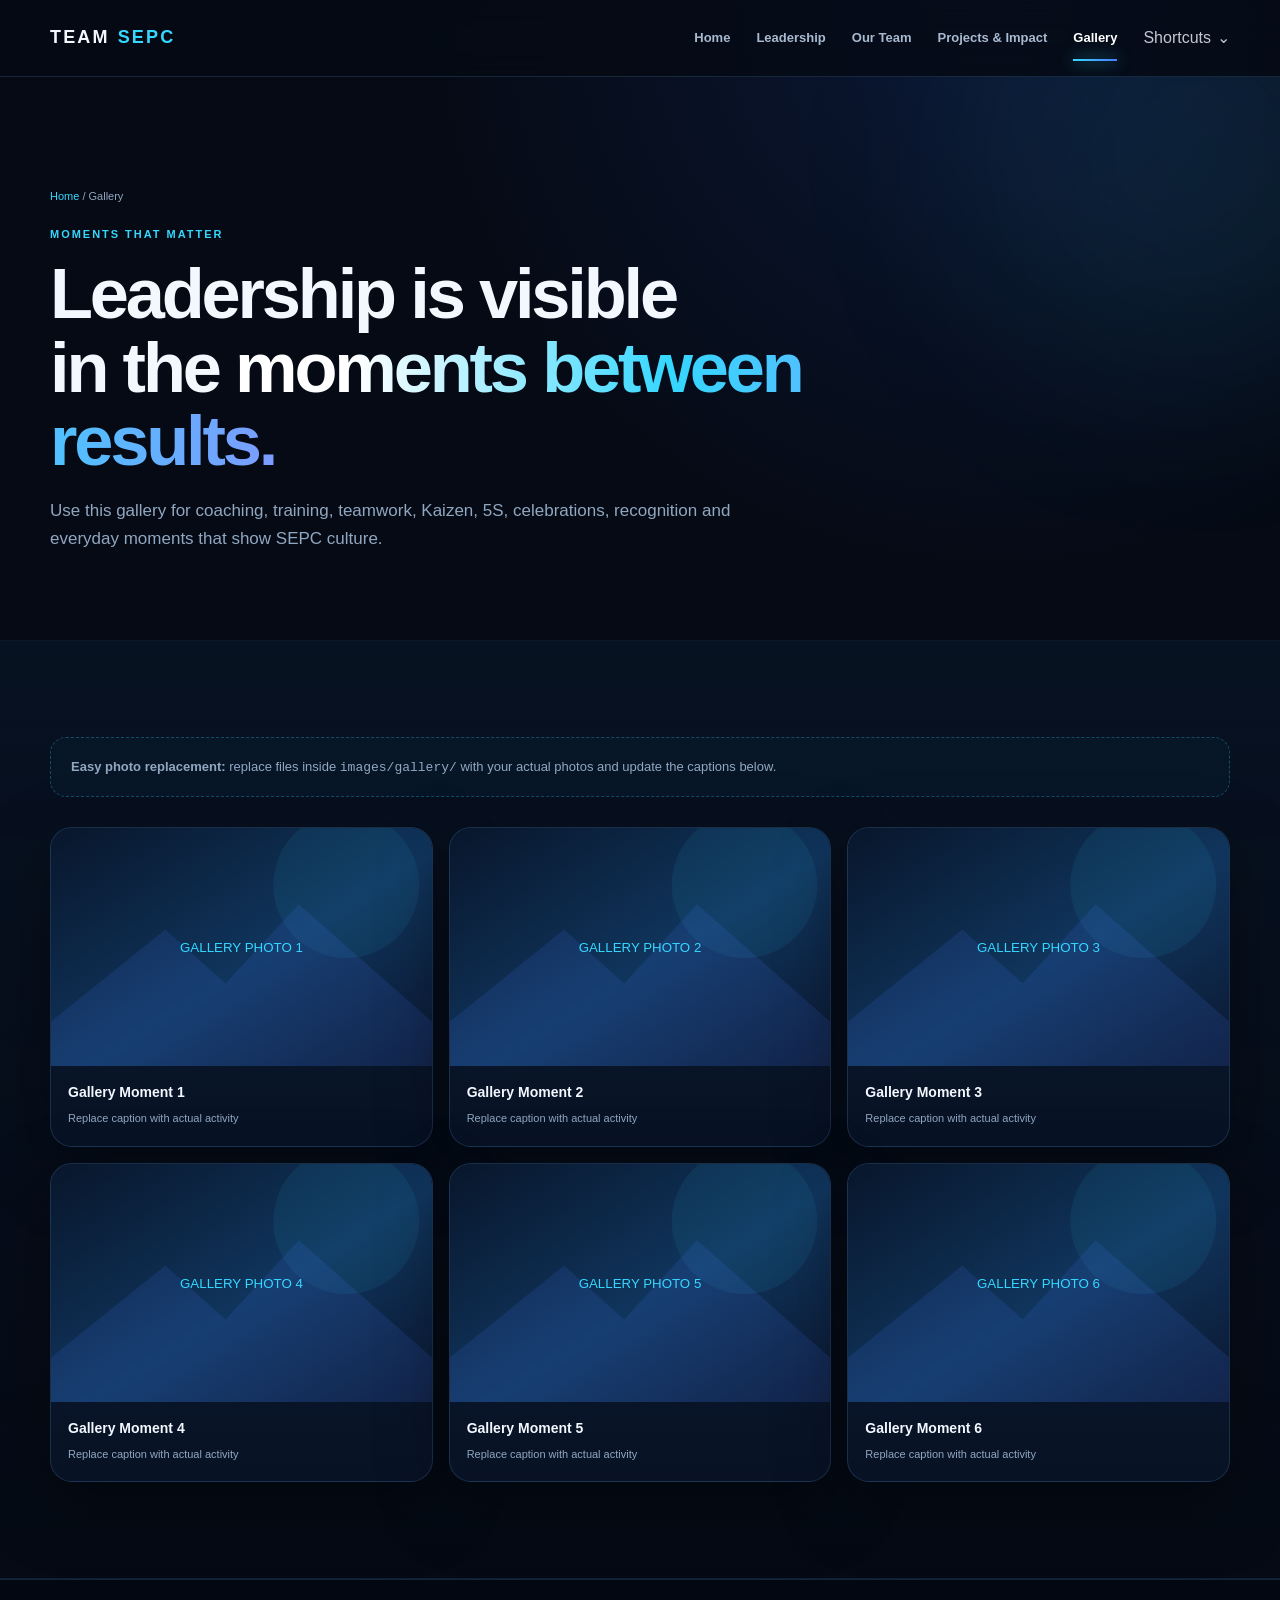
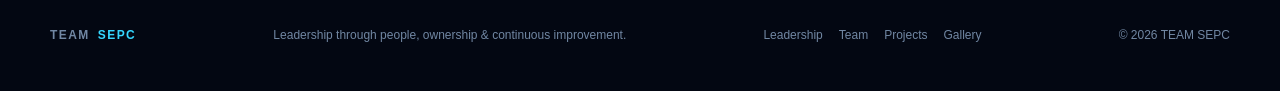
==== gallery.html @ 71cc8d30 "Initial TEAM-SEPC website Initial TEAM-SEPC website" ====
<!doctype html><html lang="en"><head><meta charset="utf-8"><meta name="viewport" content="width=device-width,initial-scale=1"><meta name="description" content="TEAM SEPC leadership and activity gallery"><title>Gallery | TEAM SEPC</title><link rel="stylesheet" href="css/style.css"></head><body>
<header class="site-header"><div class="container nav-wrap"><a class="brand" href="index.html"><span>TEAM</span><strong>SEPC</strong></a><button class="menu-toggle" aria-label="Open navigation" aria-expanded="false"><span></span><span></span><span></span></button><nav class="main-nav" aria-label="Primary navigation"><a href="index.html" >Home</a><a href="leadership.html" >Leadership</a><a href="team.html" >Our Team</a><a href="projects.html" >Projects & Impact</a><a href="gallery.html" class="active">Gallery</a><div class="nav-dropdown"><button class="dropdown-toggle" type="button" aria-expanded="false">Shortcuts <span>⌄</span></button><div class="dropdown-menu"><a href="#" onclick="return false;"><span>01</span> SEPC Portal <small>Coming soon</small></a><a href="#" onclick="return false;"><span>02</span> Daily Dashboard <small>Coming soon</small></a><a href="#" onclick="return false;"><span>03</span> Improvement Tracker <small>Coming soon</small></a><a href="#" onclick="return false;"><span>04</span> Training Hub <small>Coming soon</small></a><a href="#" onclick="return false;"><span>05</span> Shared Resources <small>Coming soon</small></a></div></div></nav></div></header>
<main><section class="page-hero"><div class="container"><div class="breadcrumb"><a href="index.html">Home</a> / Gallery</div><div class="eyebrow">MOMENTS THAT MATTER</div><h1>Leadership is visible<br>in the <span>moments between results.</span></h1><p>Use this gallery for coaching, training, teamwork, Kaizen, 5S, celebrations, recognition and everyday moments that show SEPC culture.</p></div></section><section class="section section-dark"><div class="container"><div class="team-note reveal"><strong>Easy photo replacement:</strong> replace files inside <code>images/gallery/</code> with your actual photos and update the captions below.</div><div class="gallery-grid">
<figure class="gallery-card reveal"><img src="images/gallery/gallery-1.svg" alt="SEPC Gallery 1"><figcaption class="caption"><strong>Gallery Moment 1</strong><span>Replace caption with actual activity</span></figcaption></figure>
<figure class="gallery-card reveal"><img src="images/gallery/gallery-2.svg" alt="SEPC Gallery 2"><figcaption class="caption"><strong>Gallery Moment 2</strong><span>Replace caption with actual activity</span></figcaption></figure>
<figure class="gallery-card reveal"><img src="images/gallery/gallery-3.svg" alt="SEPC Gallery 3"><figcaption class="caption"><strong>Gallery Moment 3</strong><span>Replace caption with actual activity</span></figcaption></figure>
<figure class="gallery-card reveal"><img src="images/gallery/gallery-4.svg" alt="SEPC Gallery 4"><figcaption class="caption"><strong>Gallery Moment 4</strong><span>Replace caption with actual activity</span></figcaption></figure>
<figure class="gallery-card reveal"><img src="images/gallery/gallery-5.svg" alt="SEPC Gallery 5"><figcaption class="caption"><strong>Gallery Moment 5</strong><span>Replace caption with actual activity</span></figcaption></figure>
<figure class="gallery-card reveal"><img src="images/gallery/gallery-6.svg" alt="SEPC Gallery 6"><figcaption class="caption"><strong>Gallery Moment 6</strong><span>Replace caption with actual activity</span></figcaption></figure>
</div></div></section></main>
<footer class="site-footer"><div class="container footer-wrap"><a class="brand" href="index.html"><span>TEAM</span><strong>SEPC</strong></a><p>Leadership through people, ownership & continuous improvement.</p><div class="footer-links"><a href="leadership.html">Leadership</a><a href="team.html">Team</a><a href="projects.html">Projects</a><a href="gallery.html">Gallery</a></div><p>© <span data-year></span> TEAM SEPC</p></div></footer><script src="js/script.js"></script></body></html>
---- css/style.css ----
:root{--bg:#050a14;--panel:#0b1930;--text:#f3f8ff;--muted:#91a7c1;--cyan:#35d7ff;--blue:#4b7cff;--line:rgba(116,186,255,.17);--green:#5fffb0;--shadow:0 22px 70px rgba(0,0,0,.36);--radius:22px}*{box-sizing:border-box}html{scroll-behavior:smooth;scroll-padding-top:84px}body{margin:0;background:radial-gradient(circle at 78% 0%,rgba(50,108,255,.14),transparent 30%),var(--bg);color:var(--text);font-family:Inter,Segoe UI,Arial,sans-serif;line-height:1.65;-webkit-font-smoothing:antialiased}a{color:inherit;text-decoration:none}img{max-width:100%;display:block}.container{width:min(1180px,calc(100% - 40px));margin:auto}.site-header{position:sticky;top:0;z-index:100;background:rgba(5,10,20,.82);backdrop-filter:blur(16px);border-bottom:1px solid var(--line)}.nav-wrap{min-height:76px;display:flex;align-items:center;justify-content:space-between;gap:28px}.brand{display:flex;align-items:center;gap:8px;font-size:18px;letter-spacing:.12em;font-weight:800}.brand strong{color:var(--cyan)}.main-nav{display:flex;align-items:center;gap:26px}.main-nav a{font-size:13px;color:#a9bad0;font-weight:700;position:relative}.main-nav a:hover,.main-nav a.active{color:white}.main-nav a.active:after{content:"";position:absolute;left:0;right:0;bottom:-12px;height:2px;background:linear-gradient(90deg,var(--cyan),var(--blue));box-shadow:0 0 16px var(--cyan)}.menu-toggle{display:none;background:transparent;border:0;padding:8px}.menu-toggle span{display:block;width:23px;height:2px;margin:5px 0;background:white;border-radius:3px}.section{padding:96px 0}.section-dark{background:linear-gradient(180deg,rgba(8,20,38,.74),rgba(5,10,20,.3));border-top:1px solid rgba(116,186,255,.08);border-bottom:1px solid rgba(116,186,255,.08)}.eyebrow{font-size:11px;font-weight:800;letter-spacing:.18em;color:var(--cyan);text-transform:uppercase;margin-bottom:14px}.section-heading{max-width:760px;margin-bottom:46px}.section-heading.center{text-align:center;margin-inline:auto}.section-heading h2,.page-hero h1,.hero h1{font-size:clamp(38px,5.5vw,74px);line-height:1.04;margin:0 0 20px;letter-spacing:-.045em}.section-heading h2{font-size:clamp(34px,4.4vw,58px)}h1 span,h2 span{background:linear-gradient(90deg,#fff 15%,var(--cyan) 55%,#7c9cff);background-clip:text;-webkit-background-clip:text;color:transparent}.section-heading p,.hero-copy>p,.page-hero p{color:var(--muted);font-size:17px;max-width:720px}.btn{display:inline-flex;align-items:center;justify-content:center;gap:8px;min-height:48px;padding:12px 18px;border-radius:12px;font-size:13px;font-weight:800;border:1px solid var(--line);transition:.25s}.btn-primary{background:linear-gradient(135deg,#1cccf5,#496fff);color:#02101c;border-color:transparent;box-shadow:0 10px 32px rgba(41,147,255,.22)}.btn-primary:hover{transform:translateY(-2px)}.btn-ghost:hover{border-color:rgba(53,215,255,.5);background:rgba(53,215,255,.06)}.hero{min-height:calc(100vh - 76px);display:grid;align-items:center;position:relative;overflow:hidden;padding:85px 0 76px}.hero:before{content:"";position:absolute;inset:0;background-image:linear-gradient(rgba(66,138,255,.04) 1px,transparent 1px),linear-gradient(90deg,rgba(66,138,255,.04) 1px,transparent 1px);background-size:48px 48px;mask-image:linear-gradient(to bottom,black,transparent 90%)}.hero-grid{display:grid;grid-template-columns:1.05fr .95fr;align-items:center;gap:64px;position:relative;z-index:2}.hero-copy h1{font-size:clamp(48px,7vw,92px)}.hero-kicker{display:inline-flex;gap:8px;align-items:center;border:1px solid var(--line);padding:8px 11px;border-radius:999px;color:#b9c9dd;font-size:11px;font-weight:800;letter-spacing:.11em;background:rgba(9,25,49,.58)}.hero-kicker:before{content:"";width:7px;height:7px;border-radius:50%;background:var(--green);box-shadow:0 0 18px var(--green)}.hero-actions{margin-top:30px;display:flex;gap:12px;flex-wrap:wrap}.leadership-visual{min-height:500px;display:grid;place-items:center;position:relative}.core{width:280px;height:280px;border-radius:50%;display:grid;place-items:center;text-align:center;background:radial-gradient(circle at 50% 40%,rgba(53,215,255,.22),rgba(10,24,46,.97) 64%);border:1px solid rgba(53,215,255,.4);box-shadow:0 0 60px rgba(53,215,255,.12),inset 0 0 40px rgba(53,215,255,.08);position:relative}.core:before,.core:after{content:"";position:absolute;border-radius:50%;border:1px solid rgba(80,137,255,.2)}.core:before{inset:-55px}.core:after{inset:-105px}.core strong{font-size:30px;letter-spacing:.08em}.core span{display:block;font-size:11px;letter-spacing:.14em;color:var(--cyan);margin-bottom:7px}.core small{display:block;color:var(--muted);font-size:11px;letter-spacing:.1em;margin-top:6px}.orbit-label{position:absolute;padding:9px 12px;border-radius:999px;background:#091a32;border:1px solid var(--line);font-size:10px;font-weight:800;letter-spacing:.08em;color:#bfeeff;box-shadow:var(--shadow)}.ol1{top:55px;left:5%}.ol2{right:3%;top:150px}.ol3{bottom:90px;right:8%}.ol4{bottom:55px;left:3%}.quick-links{margin-top:-30px;position:relative;z-index:5}.quick-grid{display:grid;grid-template-columns:repeat(4,1fr);gap:16px}.quick-card,.principle-card,.story-card,.stat-card,.team-card,.project-card,.gallery-card,.detail-card{background:linear-gradient(180deg,rgba(12,29,55,.9),rgba(8,19,37,.94));border:1px solid var(--line);border-radius:var(--radius);box-shadow:var(--shadow)}.quick-card{padding:24px;transition:.25s}.quick-card:hover{transform:translateY(-4px);border-color:rgba(53,215,255,.36)}.quick-card .num{font-size:11px;color:var(--cyan);font-weight:800}.quick-card h3{margin:10px 0 6px;font-size:19px}.quick-card p{margin:0;color:var(--muted);font-size:13px}.quick-card .arrow{margin-top:14px;color:var(--cyan);font-size:18px}.lead-grid{display:grid;grid-template-columns:repeat(4,1fr);gap:18px}.principle-card{padding:28px}.principle-icon{width:42px;height:42px;border-radius:13px;display:grid;place-items:center;background:rgba(53,215,255,.09);border:1px solid rgba(53,215,255,.2);color:var(--cyan);font-weight:900;margin-bottom:22px}.principle-card h3{margin:0 0 8px;font-size:20px}.principle-card p{color:var(--muted);margin:0;font-size:14px}.quote-panel{display:grid;grid-template-columns:.8fr 1.2fr;gap:24px;align-items:stretch}.quote-box{padding:38px;background:linear-gradient(145deg,rgba(53,215,255,.12),rgba(75,124,255,.05));border:1px solid rgba(53,215,255,.23);border-radius:var(--radius)}.quote-mark{font-size:64px;line-height:.7;color:var(--cyan)}.quote-box blockquote{font-size:clamp(24px,3vw,38px);line-height:1.24;margin:22px 0;color:#eaf6ff;font-weight:700}.quote-box p{color:var(--muted);margin:0}.story-stack{display:grid;gap:14px}.story-card{padding:22px 24px;display:grid;grid-template-columns:46px 1fr;gap:16px;align-items:start}.story-card .step{width:42px;height:42px;border-radius:13px;background:rgba(75,124,255,.12);display:grid;place-items:center;color:var(--cyan);font-weight:800}.story-card h3{margin:0 0 5px;font-size:17px}.story-card p{margin:0;color:var(--muted);font-size:13px}.stats-grid{display:grid;grid-template-columns:repeat(4,1fr);gap:15px}.stat-card{padding:28px;text-align:center}.stat-card strong{display:block;font-size:clamp(32px,4vw,50px);line-height:1.1}.stat-card span{display:block;color:var(--muted);font-size:12px;margin-top:6px}.cta-band{display:grid;grid-template-columns:1fr auto;align-items:center;gap:28px;padding:34px;border:1px solid rgba(53,215,255,.22);background:linear-gradient(100deg,rgba(53,215,255,.11),rgba(75,124,255,.05));border-radius:var(--radius)}.cta-band h2{font-size:clamp(28px,3.7vw,46px);margin:0 0 8px}.cta-band p{margin:0;color:var(--muted)}.page-hero{padding:110px 0 70px;position:relative;overflow:hidden}.page-hero:after{content:"";position:absolute;width:420px;height:420px;border-radius:50%;background:rgba(53,215,255,.08);filter:blur(100px);right:-120px;top:-130px}.breadcrumb{font-size:11px;color:var(--muted);margin-bottom:20px}.breadcrumb a{color:var(--cyan)}.page-hero h1{max-width:850px}.intro-grid{display:grid;grid-template-columns:1fr 1fr;gap:22px}.detail-card{padding:32px}.detail-card h3{font-size:22px;margin:0 0 10px}.detail-card p{color:var(--muted);margin:0}.timeline{display:grid;gap:16px}.timeline-item{display:grid;grid-template-columns:110px 1fr;gap:22px;padding:22px 0;border-bottom:1px solid var(--line)}.timeline-item:last-child{border-bottom:0}.timeline-item .phase{color:var(--cyan);font-size:11px;font-weight:800;letter-spacing:.1em}.timeline-item h3{margin:0 0 6px}.timeline-item p{margin:0;color:var(--muted)}.team-grid{display:grid;grid-template-columns:repeat(4,1fr);gap:18px}.team-card{overflow:hidden}.team-card img{width:100%;aspect-ratio:4/5;object-fit:cover;background:#0a1830}.team-card .team-info{padding:20px}.team-card h3{font-size:18px;margin:0 0 3px}.team-card .role{color:var(--cyan);font-size:11px;font-weight:800;text-transform:uppercase;letter-spacing:.07em;margin:0 0 10px}.team-card .bio{color:var(--muted);font-size:13px;margin:0}.team-note{padding:18px 20px;border:1px dashed rgba(53,215,255,.28);border-radius:16px;color:var(--muted);font-size:13px;margin-bottom:30px;background:rgba(53,215,255,.03)}.project-grid{display:grid;grid-template-columns:repeat(3,1fr);gap:18px}.project-card{padding:28px;position:relative;overflow:hidden}.project-card:after{content:"";position:absolute;width:130px;height:130px;border-radius:50%;background:rgba(53,215,255,.06);filter:blur(30px);right:-50px;top:-50px}.project-tag{display:inline-block;padding:5px 8px;border-radius:999px;border:1px solid rgba(53,215,255,.23);font-size:10px;color:var(--cyan);font-weight:800;letter-spacing:.09em;margin-bottom:20px}.project-card h3{margin:0 0 8px;font-size:21px}.project-card p{margin:0;color:var(--muted);font-size:14px}.project-meta{margin-top:22px;padding-top:17px;border-top:1px solid var(--line);display:flex;justify-content:space-between;gap:10px;font-size:11px}.project-meta span{color:var(--muted)}.project-meta strong{color:#eaf7ff}.impact-list{display:grid;gap:12px;margin-top:20px}.impact-list div{display:flex;gap:10px;color:var(--muted);font-size:13px}.impact-list div:before{content:"✓";color:var(--green);font-weight:900}.gallery-grid{display:grid;grid-template-columns:repeat(3,1fr);gap:16px}.gallery-card{overflow:hidden;margin:0}.gallery-card img{width:100%;aspect-ratio:16/10;object-fit:cover;background:#08182f}.gallery-card .caption{padding:15px 17px}.gallery-card strong{display:block;font-size:14px}.gallery-card span{font-size:11px;color:var(--muted)}.site-footer{border-top:1px solid var(--line);padding:34px 0;background:#030712}.footer-wrap{display:flex;align-items:center;justify-content:space-between;gap:24px}.footer-wrap p,.footer-wrap a{font-size:12px;color:#7187a3}.footer-links{display:flex;gap:16px;flex-wrap:wrap}.reveal{opacity:0;transform:translateY(24px);transition:opacity .65s ease,transform .65s ease}.reveal.visible{opacity:1;transform:none}.delay-1{transition-delay:.08s}.delay-2{transition-delay:.16s}.delay-3{transition-delay:.24s}@media(max-width:980px){.main-nav{position:absolute;top:76px;left:20px;right:20px;background:#071429;border:1px solid var(--line);border-radius:16px;padding:12px 16px;display:none;flex-direction:column;align-items:stretch;gap:0;box-shadow:var(--shadow)}.main-nav.open{display:flex}.main-nav a{padding:13px 4px;border-bottom:1px solid rgba(116,186,255,.08)}.main-nav a:last-child{border-bottom:0}.main-nav a.active:after{display:none}.menu-toggle{display:block}.hero-grid,.quote-panel,.intro-grid{grid-template-columns:1fr}.leadership-visual{min-height:420px}.quick-grid,.lead-grid,.stats-grid,.team-grid{grid-template-columns:repeat(2,1fr)}.project-grid,.gallery-grid{grid-template-columns:repeat(2,1fr)}.cta-band{grid-template-columns:1fr}.section{padding:78px 0}}@media(max-width:640px){.container{width:calc(100% - 28px)}.section{padding:62px 0}.nav-wrap{min-height:68px}.main-nav{top:68px;left:14px;right:14px;max-height:calc(100vh - 82px);overflow:auto}.hero{min-height:auto;padding:70px 0 60px}.hero-grid{gap:22px}.hero-copy{text-align:center}.hero-copy h1{font-size:clamp(43px,13.5vw,64px)}.hero-copy>p{font-size:15px;margin-inline:auto}.hero-kicker{font-size:9px}.hero-actions{flex-direction:column}.btn{width:100%;min-height:50px}.leadership-visual{min-height:330px}.core{width:190px;height:190px}.core:before{inset:-36px}.core:after{inset:-70px}.core strong{font-size:23px}.orbit-label{font-size:8px;padding:7px 9px}.ol1{top:30px}.ol2{top:95px}.ol3{bottom:62px}.ol4{bottom:32px}.quick-links{margin-top:0}.quick-grid,.lead-grid,.stats-grid,.team-grid,.project-grid,.gallery-grid{grid-template-columns:1fr}.section-heading{text-align:center;margin-bottom:32px}.section-heading h2{font-size:clamp(31px,9.6vw,44px)}.section-heading p{font-size:15px}.quote-box{padding:28px}.story-card{grid-template-columns:40px 1fr}.timeline-item{grid-template-columns:1fr;gap:6px}.page-hero{padding:78px 0 48px}.page-hero h1{font-size:clamp(40px,12vw,58px)}.page-hero p{font-size:15px}.team-card img{aspect-ratio:4/4.3}.footer-wrap{flex-direction:column;text-align:center}.footer-links{justify-content:center}}@media(hover:none){.quick-card:hover,.btn-primary:hover{transform:none}}@media(prefers-reduced-motion:reduce){html{scroll-behavior:auto}*,*:before,*:after{transition:none!important;animation:none!important}}

.department-film{padding:88px 0 96px}.film-frame{position:relative;max-width:1120px;margin:34px auto 0;border:1px solid rgba(91,225,255,.24);border-radius:24px;overflow:hidden;background:#050b14;box-shadow:0 28px 80px rgba(0,0,0,.35),0 0 45px rgba(36,207,255,.08)}.film-frame video{display:block;width:100%;aspect-ratio:16/9;object-fit:cover;background:#050b14}.film-overlay{position:absolute;left:0;right:0;bottom:0;z-index:3;display:flex;align-items:center;justify-content:space-between;gap:18px;padding:48px 24px 20px;background:linear-gradient(transparent,rgba(3,9,18,.9))}.film-badge{font-size:.75rem;letter-spacing:.14em;font-weight:700;color:#d9f8ff;display:flex;align-items:center;gap:9px}.film-badge span{width:8px;height:8px;border-radius:50%;background:#52e8ff;box-shadow:0 0 14px #52e8ff}.sound-toggle{border:1px solid rgba(82,232,255,.4);background:rgba(5,17,31,.78);color:#fff;border-radius:999px;padding:10px 15px;cursor:pointer;font:inherit;font-size:.82rem;font-weight:700}.film-note{text-align:center;margin:14px auto 0;font-size:.8rem;opacity:.62}.nav-dropdown{position:relative;display:flex;align-items:center}.dropdown-toggle{border:0;background:transparent;color:inherit;font:inherit;cursor:pointer;padding:10px 0;display:flex;align-items:center;gap:6px;opacity:.8}.dropdown-menu{position:absolute;right:0;top:calc(100% + 15px);width:280px;padding:9px;border:1px solid rgba(91,225,255,.18);border-radius:16px;background:rgba(5,14,27,.96);box-shadow:0 22px 60px rgba(0,0,0,.42);opacity:0;visibility:hidden;transform:translateY(-8px);transition:.2s;z-index:100}.nav-dropdown.open .dropdown-menu{opacity:1;visibility:visible;transform:translateY(0)}.dropdown-menu a{display:grid!important;grid-template-columns:28px 1fr;gap:0 8px;align-items:center;padding:11px 10px!important;border-radius:10px!important}.dropdown-menu small{font-size:.67rem;opacity:.45;font-weight:400}.dropdown-menu a>span{grid-row:1/3;color:#59e8ff;font-size:.7rem;font-weight:800}
@media(max-width:800px){.department-film{padding:62px 0 68px}.film-frame{border-radius:16px;margin-top:24px}.film-overlay{padding:35px 14px 12px}.film-badge{font-size:.58rem}.nav-dropdown{display:block;width:100%}.dropdown-toggle{width:100%;justify-content:space-between;padding:12px 0}.dropdown-menu{position:static;width:100%;display:none;opacity:1;visibility:visible;transform:none;margin:4px 0 8px;box-shadow:none}.nav-dropdown.open .dropdown-menu{display:block}}
@media(max-width:480px){.sound-toggle span{display:none}}

/* Interactive Team Flip Cards */
.team-grid{align-items:stretch}.team-card{position:relative;min-height:500px;background:transparent!important;border:0!important;overflow:visible!important;perspective:1200px;cursor:pointer;outline:none}.team-card-inner{position:absolute;inset:0;width:100%;height:100%;transition:transform .72s cubic-bezier(.2,.75,.2,1);transform-style:preserve-3d}.team-card:hover .team-card-inner,.team-card:focus .team-card-inner,.team-card.is-flipped .team-card-inner{transform:rotateY(180deg)}.team-card-face{position:absolute;inset:0;overflow:hidden;border-radius:22px;border:1px solid rgba(76,205,255,.2);backface-visibility:hidden;-webkit-backface-visibility:hidden;box-shadow:0 18px 45px rgba(0,0,0,.22)}.team-card-front{background:linear-gradient(180deg,#102c52 0%,#0b203c 68%,#071426 100%);display:flex;flex-direction:column}.member-photo{height:68%;min-height:310px;background:#112f57;overflow:hidden}.member-photo img{width:100%;height:100%;object-fit:cover;display:block;transition:transform .55s ease}.team-card:hover .member-photo img{transform:scale(1.035)}.team-front-info{position:relative;flex:1;padding:22px 22px 18px;border-top:2px solid #29d9ff}.team-front-info:before{content:"";position:absolute;left:22px;top:23px;width:4px;height:48px;background:#28d8ff;border-radius:3px}.team-front-info h3{margin:0 0 7px;padding-left:15px;font-size:1.18rem;color:#fff}.team-front-info .role{padding-left:15px;margin:0;color:#4de5ff;font-size:.76rem;font-weight:800;letter-spacing:.08em;text-transform:uppercase}.flip-hint{position:absolute;right:18px;bottom:15px;font-size:.68rem;letter-spacing:.05em;color:rgba(202,240,255,.55)}.team-card-back{transform:rotateY(180deg);padding:30px 26px 24px;background:radial-gradient(circle at 85% 15%,rgba(43,217,255,.18),transparent 30%),linear-gradient(145deg,#0d294c,#071426 65%);display:flex;flex-direction:column;justify-content:center}.team-card-back:before{content:"";position:absolute;inset:10px;border:1px solid rgba(77,229,255,.13);border-radius:15px;pointer-events:none}.back-number{position:absolute;right:24px;top:18px;font-size:4.5rem;font-weight:900;line-height:1;color:rgba(70,218,255,.08)}.back-label{margin:0 0 18px;color:#48e3ff;font-size:.67rem;font-weight:800;letter-spacing:.16em}.team-card-back h3{position:relative;margin:0 0 7px;font-size:1.55rem;color:#fff}.team-card-back .role{margin:0;color:#58e7ff;font-weight:800;text-transform:uppercase;font-size:.76rem;letter-spacing:.08em}.back-line{width:42px;height:3px;margin:20px 0;background:#2bdcff;border-radius:2px;box-shadow:0 0 12px rgba(43,220,255,.45)}.team-card-back .bio{margin:0;color:#b9cee6;line-height:1.7;font-size:.9rem}.leadership-tag{margin-top:25px;padding:10px 12px;border:1px solid rgba(75,224,255,.2);border-radius:999px;color:#c9f8ff;text-align:center;font-size:.63rem;font-weight:800;letter-spacing:.12em;background:rgba(41,216,255,.05)}
@media(max-width:800px){.team-card{min-height:470px}.member-photo{min-height:290px}.team-card:hover .team-card-inner{transform:none}.team-card.is-flipped .team-card-inner,.team-card:focus .team-card-inner{transform:rotateY(180deg)}}@media(prefers-reduced-motion:reduce){.team-card-inner{transition:none}}
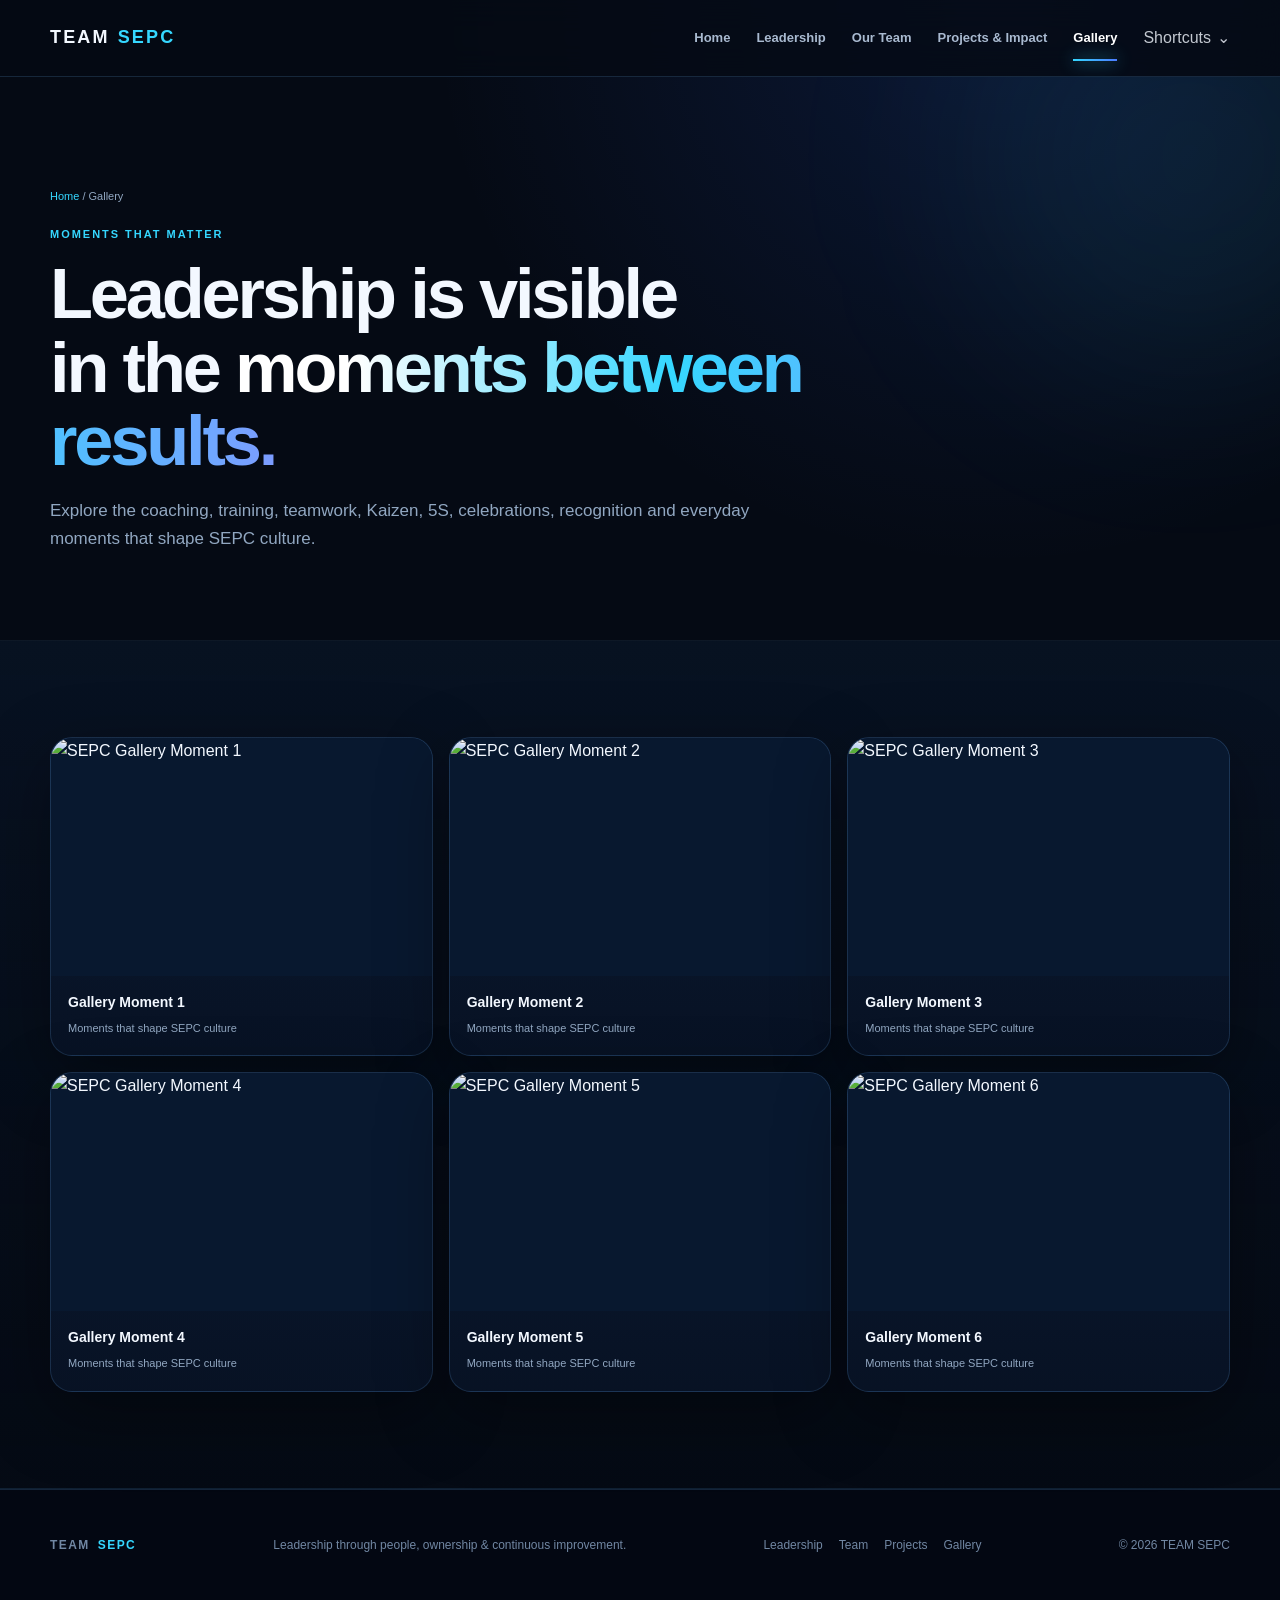
==== commit 9f47f826: "galerry" ====
--- a/gallery.html
+++ b/gallery.html
@@ -1,11 +1,16 @@
-<!doctype html><html lang="en"><head><meta charset="utf-8"><meta name="viewport" content="width=device-width,initial-scale=1"><meta name="description" content="TEAM SEPC leadership and activity gallery"><title>Gallery | TEAM SEPC</title><link rel="stylesheet" href="css/style.css"></head><body>
+<!doctype html><html lang="en"><head><meta charset="utf-8"><meta name="viewport" content="width=device-width,initial-scale=1"><meta name="description" content="TEAM SEPC leadership and activity gallery"><title>Gallery | TEAM SEPC</title><link rel="stylesheet" href="css/style.css"><style>
+.gallery-zoom{cursor:zoom-in}.gallery-zoom:focus-visible{outline:3px solid #f4c430;outline-offset:4px}.gallery-lightbox{position:fixed;inset:0;z-index:9999;display:flex;align-items:center;justify-content:center;padding:72px 24px 40px;background:rgba(3,7,14,.94);opacity:0;visibility:hidden;transition:opacity .25s ease,visibility .25s ease}.gallery-lightbox.is-open{opacity:1;visibility:visible}.gallery-lightbox-dialog{display:flex;max-width:min(1200px,96vw);max-height:90vh;flex-direction:column;align-items:center;gap:14px}.gallery-lightbox-image{display:block;max-width:100%;max-height:78vh;object-fit:contain;border-radius:14px;box-shadow:0 24px 80px rgba(0,0,0,.65)}.gallery-lightbox-caption{margin:0;color:#fff;font-size:clamp(.9rem,2vw,1.05rem);font-weight:700;text-align:center}.gallery-lightbox-close{position:fixed;top:18px;right:22px;width:46px;height:46px;border:1px solid rgba(255,255,255,.35);border-radius:50%;background:rgba(255,255,255,.1);color:#fff;font:300 34px/1 Arial,sans-serif;cursor:pointer;transition:background .2s ease,transform .2s ease}.gallery-lightbox-close:hover,.gallery-lightbox-close:focus-visible{background:#fff;color:#111;transform:scale(1.05)}body.lightbox-open{overflow:hidden}@media(max-width:600px){.gallery-lightbox{padding:64px 14px 24px}.gallery-lightbox-image{max-height:74vh}.gallery-lightbox-close{top:12px;right:12px}}
+</style></head><body>
 <header class="site-header"><div class="container nav-wrap"><a class="brand" href="index.html"><span>TEAM</span><strong>SEPC</strong></a><button class="menu-toggle" aria-label="Open navigation" aria-expanded="false"><span></span><span></span><span></span></button><nav class="main-nav" aria-label="Primary navigation"><a href="index.html" >Home</a><a href="leadership.html" >Leadership</a><a href="team.html" >Our Team</a><a href="projects.html" >Projects & Impact</a><a href="gallery.html" class="active">Gallery</a><div class="nav-dropdown"><button class="dropdown-toggle" type="button" aria-expanded="false">Shortcuts <span>⌄</span></button><div class="dropdown-menu"><a href="#" onclick="return false;"><span>01</span> SEPC Portal <small>Coming soon</small></a><a href="#" onclick="return false;"><span>02</span> Daily Dashboard <small>Coming soon</small></a><a href="#" onclick="return false;"><span>03</span> Improvement Tracker <small>Coming soon</small></a><a href="#" onclick="return false;"><span>04</span> Training Hub <small>Coming soon</small></a><a href="#" onclick="return false;"><span>05</span> Shared Resources <small>Coming soon</small></a></div></div></nav></div></header>
-<main><section class="page-hero"><div class="container"><div class="breadcrumb"><a href="index.html">Home</a> / Gallery</div><div class="eyebrow">MOMENTS THAT MATTER</div><h1>Leadership is visible<br>in the <span>moments between results.</span></h1><p>Use this gallery for coaching, training, teamwork, Kaizen, 5S, celebrations, recognition and everyday moments that show SEPC culture.</p></div></section><section class="section section-dark"><div class="container"><div class="team-note reveal"><strong>Easy photo replacement:</strong> replace files inside <code>images/gallery/</code> with your actual photos and update the captions below.</div><div class="gallery-grid">
-<figure class="gallery-card reveal"><img src="images/gallery/gallery-1.svg" alt="SEPC Gallery 1"><figcaption class="caption"><strong>Gallery Moment 1</strong><span>Replace caption with actual activity</span></figcaption></figure>
-<figure class="gallery-card reveal"><img src="images/gallery/gallery-2.svg" alt="SEPC Gallery 2"><figcaption class="caption"><strong>Gallery Moment 2</strong><span>Replace caption with actual activity</span></figcaption></figure>
-<figure class="gallery-card reveal"><img src="images/gallery/gallery-3.svg" alt="SEPC Gallery 3"><figcaption class="caption"><strong>Gallery Moment 3</strong><span>Replace caption with actual activity</span></figcaption></figure>
-<figure class="gallery-card reveal"><img src="images/gallery/gallery-4.svg" alt="SEPC Gallery 4"><figcaption class="caption"><strong>Gallery Moment 4</strong><span>Replace caption with actual activity</span></figcaption></figure>
-<figure class="gallery-card reveal"><img src="images/gallery/gallery-5.svg" alt="SEPC Gallery 5"><figcaption class="caption"><strong>Gallery Moment 5</strong><span>Replace caption with actual activity</span></figcaption></figure>
-<figure class="gallery-card reveal"><img src="images/gallery/gallery-6.svg" alt="SEPC Gallery 6"><figcaption class="caption"><strong>Gallery Moment 6</strong><span>Replace caption with actual activity</span></figcaption></figure>
+<main><section class="page-hero"><div class="container"><div class="breadcrumb"><a href="index.html">Home</a> / Gallery</div><div class="eyebrow">MOMENTS THAT MATTER</div><h1>Leadership is visible<br>in the <span>moments between results.</span></h1><p>Explore the coaching, training, teamwork, Kaizen, 5S, celebrations, recognition and everyday moments that shape SEPC culture.</p></div></section><section class="section section-dark"><div class="container"><div class="gallery-grid">
+<figure class="gallery-card reveal"><img class="gallery-zoom" src="images/gallery/Gallery Moment 1.jpg" alt="SEPC Gallery Moment 1" loading="lazy" tabindex="0" role="button" aria-label="Open Gallery Moment 1 in full screen"><figcaption class="caption"><strong>Gallery Moment 1</strong><span>Moments that shape SEPC culture</span></figcaption></figure>
+<figure class="gallery-card reveal"><img class="gallery-zoom" src="images/gallery/Gallery Moment 2.jpg" alt="SEPC Gallery Moment 2" loading="lazy" tabindex="0" role="button" aria-label="Open Gallery Moment 2 in full screen"><figcaption class="caption"><strong>Gallery Moment 2</strong><span>Moments that shape SEPC culture</span></figcaption></figure>
+<figure class="gallery-card reveal"><img class="gallery-zoom" src="images/gallery/Gallery Moment 3.jpg" alt="SEPC Gallery Moment 3" loading="lazy" tabindex="0" role="button" aria-label="Open Gallery Moment 3 in full screen"><figcaption class="caption"><strong>Gallery Moment 3</strong><span>Moments that shape SEPC culture</span></figcaption></figure>
+<figure class="gallery-card reveal"><img class="gallery-zoom" src="images/gallery/Gallery Moment 4.jpg" alt="SEPC Gallery Moment 4" loading="lazy" tabindex="0" role="button" aria-label="Open Gallery Moment 4 in full screen"><figcaption class="caption"><strong>Gallery Moment 4</strong><span>Moments that shape SEPC culture</span></figcaption></figure>
+<figure class="gallery-card reveal"><img class="gallery-zoom" src="images/gallery/Gallery Moment 5.jpg" alt="SEPC Gallery Moment 5" loading="lazy" tabindex="0" role="button" aria-label="Open Gallery Moment 5 in full screen"><figcaption class="caption"><strong>Gallery Moment 5</strong><span>Moments that shape SEPC culture</span></figcaption></figure>
+<figure class="gallery-card reveal"><img class="gallery-zoom" src="images/gallery/Gallery Moment 6.jpg" alt="SEPC Gallery Moment 6" loading="lazy" tabindex="0" role="button" aria-label="Open Gallery Moment 6 in full screen"><figcaption class="caption"><strong>Gallery Moment 6</strong><span>Moments that shape SEPC culture</span></figcaption></figure>
 </div></div></section></main>
-<footer class="site-footer"><div class="container footer-wrap"><a class="brand" href="index.html"><span>TEAM</span><strong>SEPC</strong></a><p>Leadership through people, ownership & continuous improvement.</p><div class="footer-links"><a href="leadership.html">Leadership</a><a href="team.html">Team</a><a href="projects.html">Projects</a><a href="gallery.html">Gallery</a></div><p>© <span data-year></span> TEAM SEPC</p></div></footer><script src="js/script.js"></script></body></html>
+<div class="gallery-lightbox" id="galleryLightbox" role="dialog" aria-modal="true" aria-label="Expanded gallery image" aria-hidden="true"><button class="gallery-lightbox-close" type="button" aria-label="Close enlarged image">&times;</button><div class="gallery-lightbox-dialog"><img class="gallery-lightbox-image" src="" alt=""><p class="gallery-lightbox-caption"></p></div></div>
+<footer class="site-footer"><div class="container footer-wrap"><a class="brand" href="index.html"><span>TEAM</span><strong>SEPC</strong></a><p>Leadership through people, ownership & continuous improvement.</p><div class="footer-links"><a href="leadership.html">Leadership</a><a href="team.html">Team</a><a href="projects.html">Projects</a><a href="gallery.html">Gallery</a></div><p>© <span data-year></span> TEAM SEPC</p></div></footer><script src="js/script.js"></script><script>
+(()=>{const lightbox=document.getElementById('galleryLightbox');const largeImage=lightbox.querySelector('.gallery-lightbox-image');const largeCaption=lightbox.querySelector('.gallery-lightbox-caption');const closeButton=lightbox.querySelector('.gallery-lightbox-close');const galleryImages=document.querySelectorAll('.gallery-zoom');let lastFocused=null;function openLightbox(image){lastFocused=image;largeImage.src=image.currentSrc||image.src;largeImage.alt=image.alt;largeCaption.textContent=image.closest('.gallery-card')?.querySelector('figcaption strong')?.textContent||image.alt;lightbox.classList.add('is-open');lightbox.setAttribute('aria-hidden','false');document.body.classList.add('lightbox-open');closeButton.focus()}function closeLightbox(){lightbox.classList.remove('is-open');lightbox.setAttribute('aria-hidden','true');document.body.classList.remove('lightbox-open');largeImage.src='';lastFocused?.focus()}galleryImages.forEach(image=>{image.addEventListener('click',()=>openLightbox(image));image.addEventListener('keydown',event=>{if(event.key==='Enter'||event.key===' '){event.preventDefault();openLightbox(image)}})});closeButton.addEventListener('click',closeLightbox);lightbox.addEventListener('click',event=>{if(event.target===lightbox)closeLightbox()});document.addEventListener('keydown',event=>{if(event.key==='Escape'&&lightbox.classList.contains('is-open'))closeLightbox()})})();
+</script></body></html>
